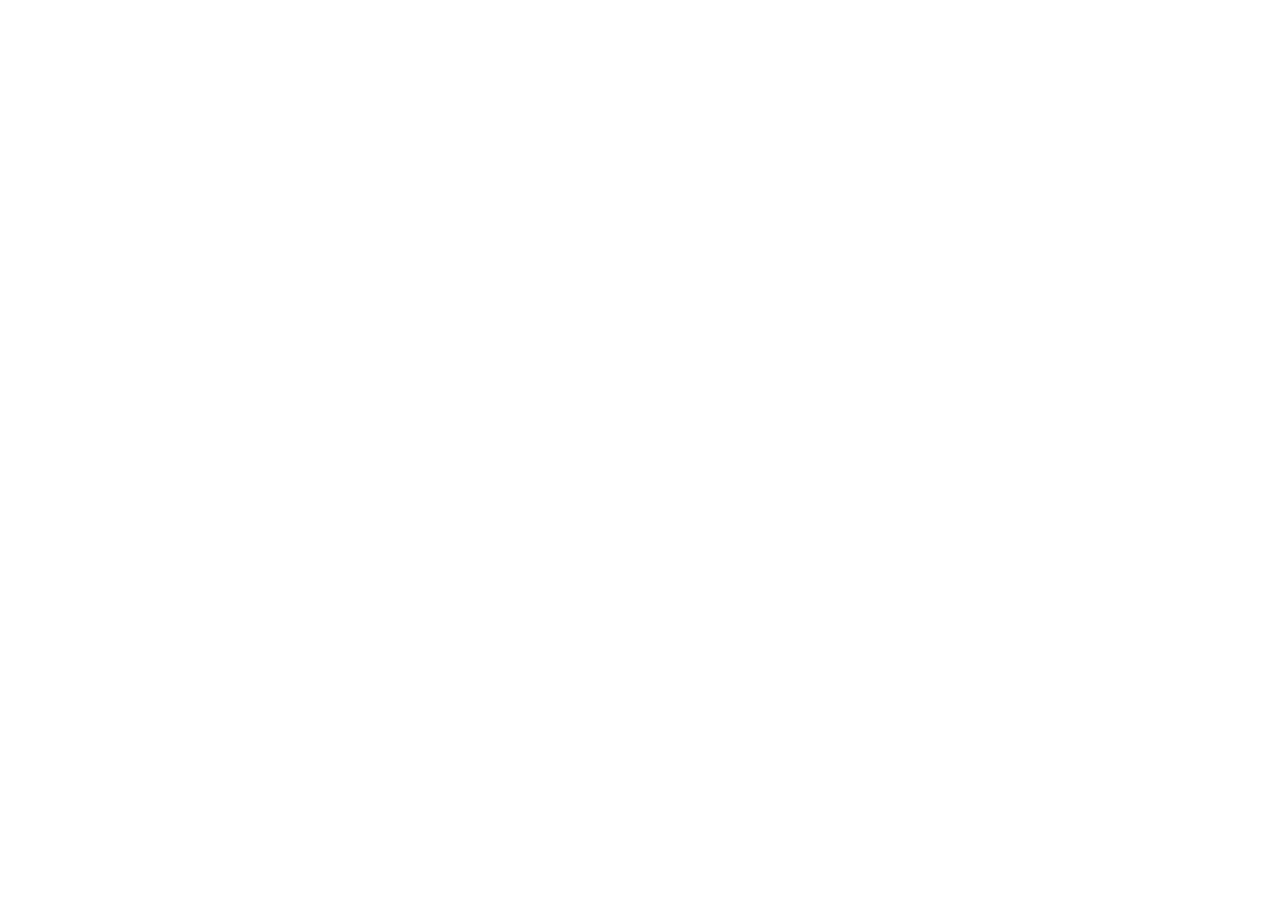
==== category.html @ 3049db2e "Creamos todos los archivos con los cuales vamos a trabajar." ====
<!DOCTYPE html>
<html lang="en">
<head>
    <meta charset="UTF-8">
    <meta name="viewport" content="width=device-width, initial-scale=1.0">
    <title>Mi sitio web</title>
    <link rel="stylesheet" href="style.css">
</head>
<body>
    
</body>
</html>
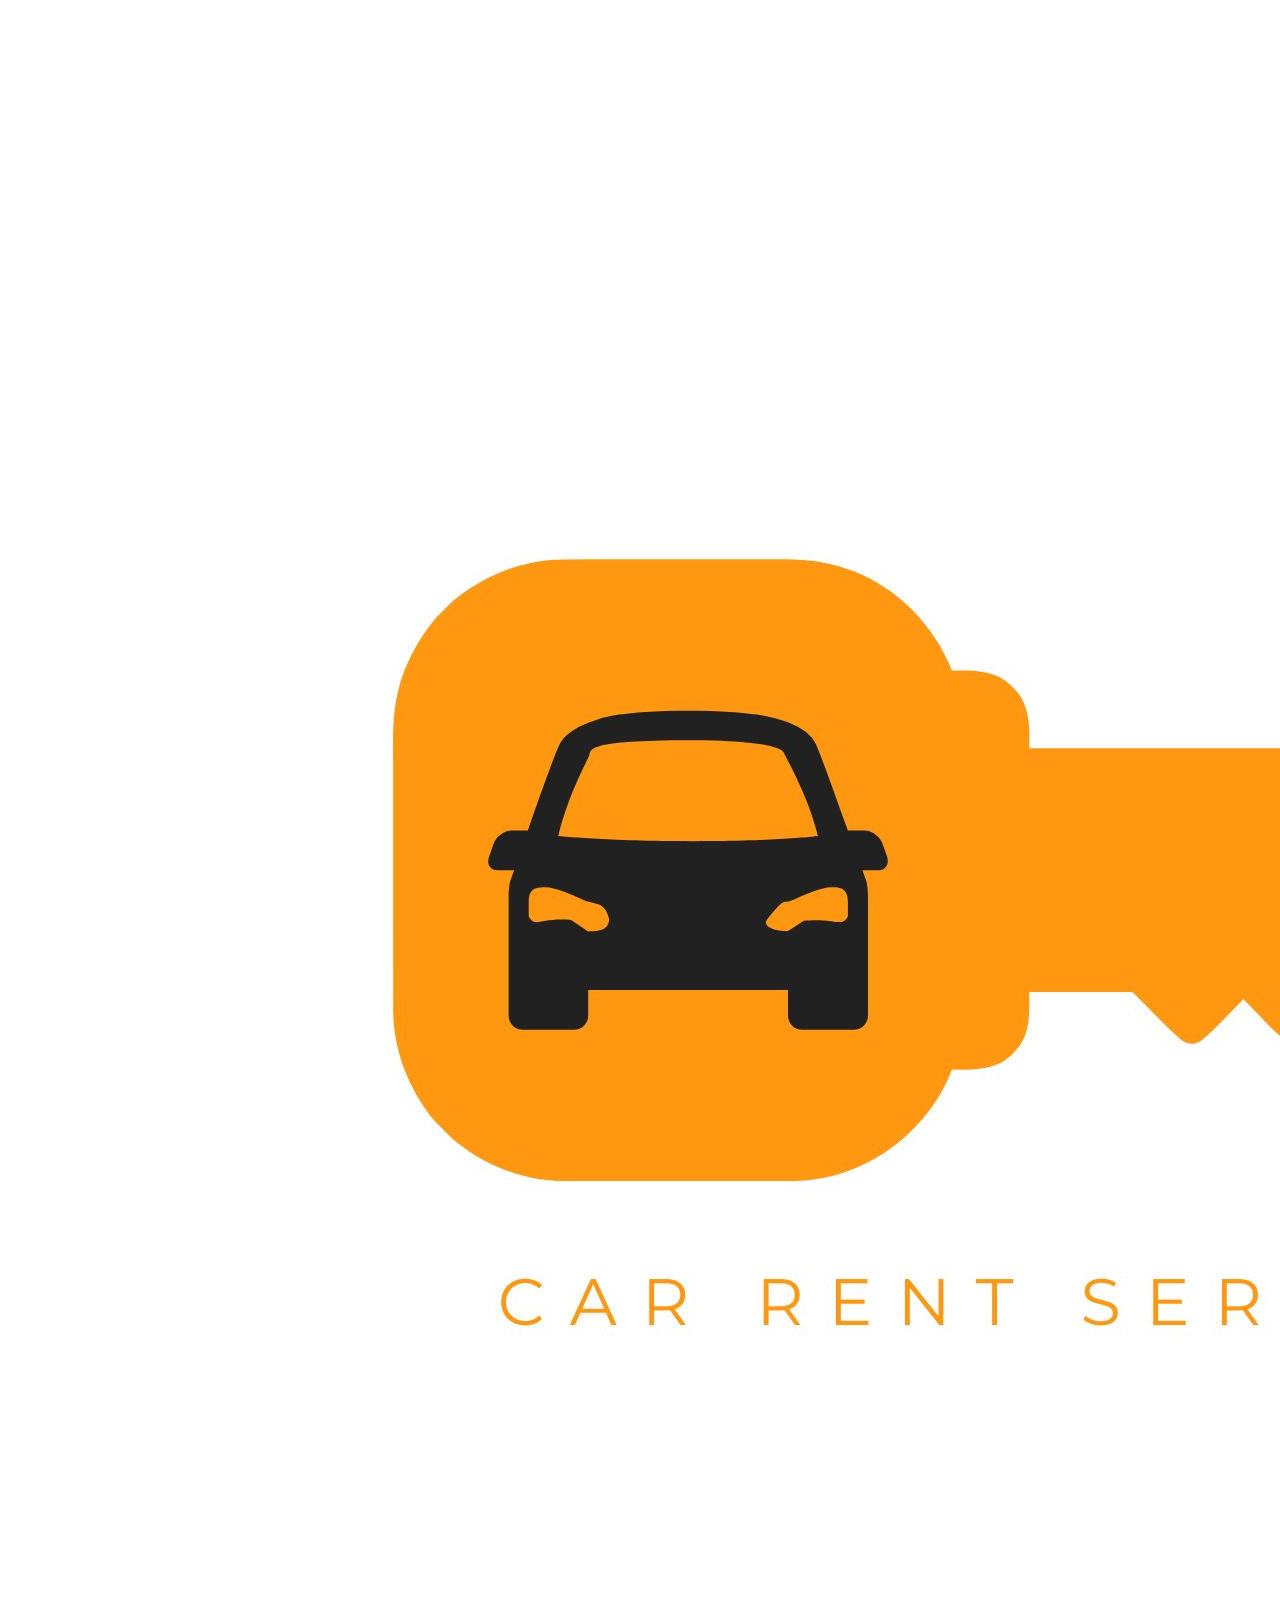
==== commit 5a4cbae7: "Creamos mas carpetas" ====
--- a/category.html
+++ b/category.html
@@ -4,9 +4,15 @@
     <meta charset="UTF-8">
     <meta name="viewport" content="width=device-width, initial-scale=1.0">
     <title>Mi sitio web</title>
-    <link rel="stylesheet" href="style.css">
+    <link rel="stylesheet" href="./css/style.css">
 </head>
 <body>
+    <header>
+        <a href="index.html">
+            <img src="./img/logo.jpg">
+        </a>
+
+    </header>
     
 </body>
 </html>
